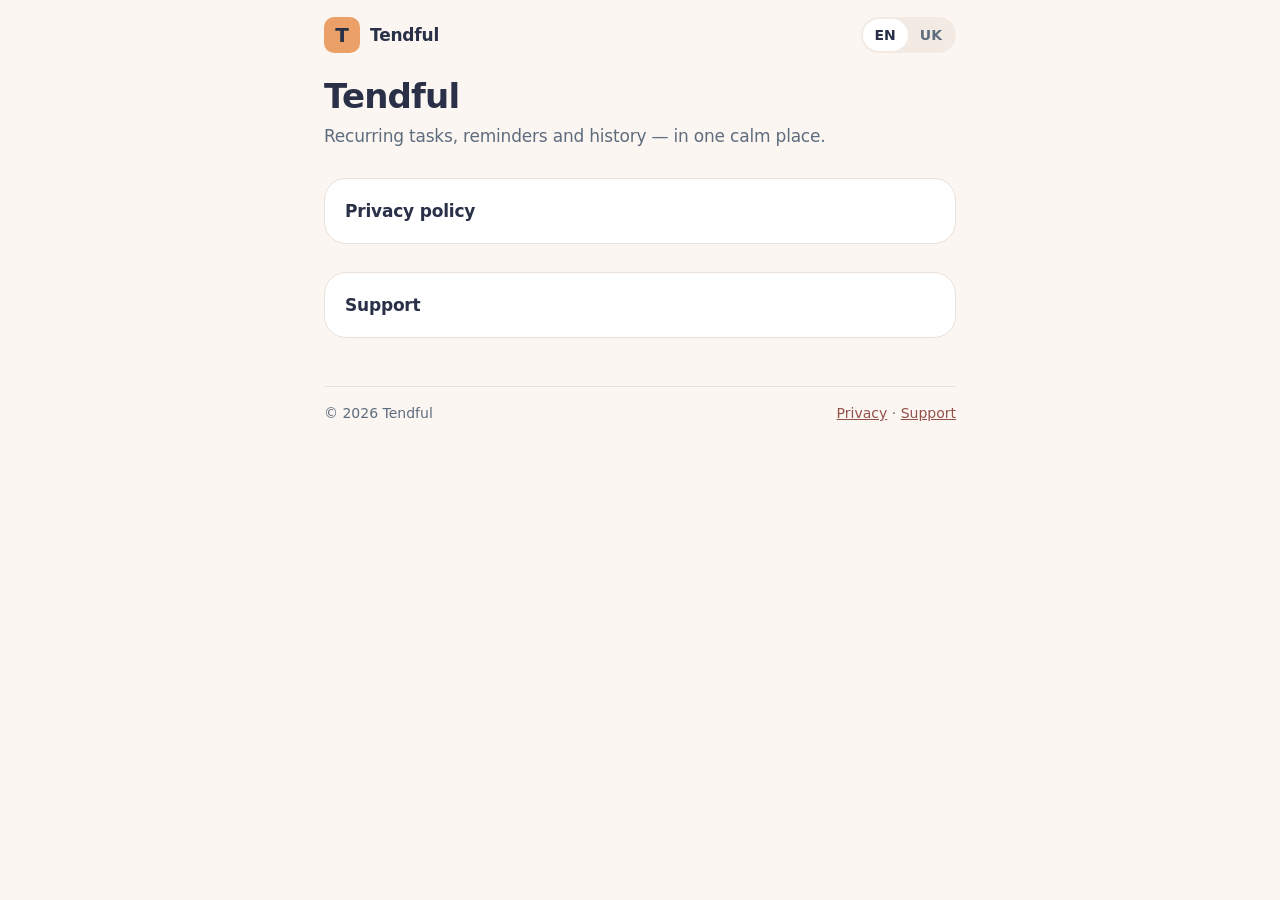
==== index.html @ 95c6c0ff "Add privacy policy and support pages Co-Authored-By: Claude Opus 5.5 <noreply@anthropic.com>" ====
<!doctype html>
<html lang="en" data-title-en="Tendful" data-title-uk="Tendful" data-desc-en="Tendful: recurring tasks, reminders and history in one calm place." data-desc-uk="Tendful: регулярні справи, нагадування та історія в одному спокійному місці.">
<head>
<meta charset="utf-8">
<meta name="viewport" content="width=device-width, initial-scale=1">
<title>Tendful</title>
<meta name="description" content="Tendful: recurring tasks, reminders and history in one calm place.">
<meta name="color-scheme" content="light dark">
<meta name="theme-color" content="#fbf6f1" media="(prefers-color-scheme: light)">
<meta name="theme-color" content="#1b2031" media="(prefers-color-scheme: dark)">
<link rel="stylesheet" href="styles.css">
<script src="i18n.js"></script>
</head>
<body>
<div class="page">
  <header class="header">
    <a class="brand" href="index.html"><span class="brand-mark" aria-hidden="true">T</span><span>Tendful</span></a>
    <div class="lang-switch js-only" role="group" aria-label="Language / Мова">
      <button type="button" data-set="en" aria-pressed="true">EN</button>
      <button type="button" data-set="uk" aria-pressed="false">UK</button>
    </div>
  </header>
  <main>
    <div data-lang="en" lang="en">
      <div class="intro">
        <h1>Tendful</h1>
        <p class="tagline">Recurring tasks, reminders and history — in one calm place.</p>
      </div>
      <div class="sections">
        <a class="card card-link" href="privacy.html">Privacy policy</a>
        <a class="card card-link" href="support.html">Support</a>
      </div>
    </div>
    <div data-lang="uk" lang="uk">
      <div class="intro">
        <h1>Tendful</h1>
        <p class="tagline">Регулярні справи, нагадування та історія — в одному спокійному місці.</p>
      </div>
      <div class="sections">
        <a class="card card-link" href="privacy.html">Політика конфіденційності</a>
        <a class="card card-link" href="support.html">Підтримка</a>
      </div>
    </div>
  </main>
  <footer class="footer">
    <span>© 2026 Tendful</span>
    <span><a href="privacy.html"><span data-lang="en">Privacy</span><span data-lang="uk">Конфіденційність</span></a> · <a href="support.html"><span data-lang="en">Support</span><span data-lang="uk">Підтримка</span></a></span>
  </footer>
</div>
</body>
</html>
---- styles.css ----
:root{--background:#fbf6f1;--surface:#ffffff;--surface-muted:#f3ebe3;--text:#293047;--text-secondary:#5e6c7e;--hairline:#e9e1d9;--primary:#eaa066;--on-primary:#293047;--primary-tint:#fbe3ce;--link:#94504b;color-scheme:light dark}
@media (prefers-color-scheme:dark){:root{--background:#1b2031;--surface:#262c42;--surface-muted:#30374f;--text:#f3ede7;--text-secondary:#a9b2c1;--hairline:#343b51;--primary:#eaa066;--on-primary:#293047;--primary-tint:#513f38;--link:#e7ada8}}
*{box-sizing:border-box}
html{-webkit-text-size-adjust:100%}
body{margin:0;background:var(--background);color:var(--text);font-family:-apple-system,BlinkMacSystemFont,"SF Pro Text",system-ui,sans-serif;font-size:16px;line-height:24px;letter-spacing:-0.2px}
.page{max-width:680px;margin:0 auto;padding:17px 24px 48px}
@media (max-width:379px){.page{padding-left:16px;padding-right:16px}}
a{color:var(--link);overflow-wrap:anywhere}
a:hover{text-decoration:underline}
a:focus-visible,button:focus-visible{outline:2px solid var(--primary);outline-offset:2px}
.header{display:flex;align-items:center;justify-content:space-between;gap:12px}
.brand{display:flex;align-items:center;gap:10px;color:var(--text);text-decoration:none;font-size:17px;font-weight:600;letter-spacing:-0.2px}
.brand:hover{text-decoration:none}
.brand-mark{width:36px;height:36px;border-radius:10px;background:var(--primary);color:var(--on-primary);display:inline-flex;align-items:center;justify-content:center;font-weight:700;font-size:20px;line-height:1}
.lang-switch{display:inline-flex;padding:2px;background:var(--surface-muted);border-radius:9999px}
.lang-switch button{min-height:32px;min-width:44px;padding:0 12px;border:0;border-radius:9999px;background:transparent;color:var(--text-secondary);font:inherit;font-size:14px;font-weight:600;letter-spacing:0;cursor:pointer}
.lang-switch button[aria-pressed="true"]{background:var(--surface);color:var(--text)}
.intro{margin-top:24px;display:flex;flex-direction:column;gap:8px}
h1{margin:0;font-size:34px;line-height:39px;font-weight:700;letter-spacing:-0.8px;color:var(--text)}
.updated,.tagline{margin:0;font-size:15px;line-height:20px;color:var(--text-secondary);letter-spacing:0}
.tagline{font-size:17px;line-height:24px;letter-spacing:-0.2px}
.sections{margin-top:30px;display:flex;flex-direction:column;gap:28px}
.section{display:flex;flex-direction:column;gap:10px}
h2{margin:0;font-size:20px;line-height:25px;font-weight:700;letter-spacing:-0.25px;color:var(--text)}
p{margin:0;color:var(--text-secondary)}
.card{background:var(--surface);border:1px solid var(--hairline);border-radius:22px;padding:20px;display:flex;flex-direction:column;gap:10px}
.card-link{text-decoration:none;color:var(--text);font-size:17px;font-weight:600}
.card-link:hover{text-decoration:none;border-color:var(--primary)}
.button{display:inline-flex;align-items:center;justify-content:center;min-height:50px;padding:0 24px;border-radius:9999px;background:var(--primary);color:var(--on-primary);font-size:17px;font-weight:600;text-decoration:none;align-self:flex-start;max-width:100%}
.button:hover{text-decoration:none;opacity:.9}
.footer{margin-top:48px;padding-top:16px;border-top:1px solid var(--hairline);display:flex;flex-wrap:wrap;justify-content:space-between;gap:8px 16px;font-size:14px;line-height:20px;color:var(--text-secondary);letter-spacing:0}
.footer a{margin-left:0}
[data-lang="uk"]{display:none}
html.lang-uk [data-lang="uk"]{display:revert}
html.lang-uk [data-lang="en"]{display:none}
html.lang-uk .section[data-lang="uk"],html.lang-uk .intro[data-lang="uk"],html.lang-uk .card[data-lang="uk"]{display:flex}
html.lang-uk .footer span[data-lang="uk"],html.lang-uk .footer a[data-lang="uk"]{display:inline}
.js-only{display:none}
html.js .js-only{display:inline-flex}
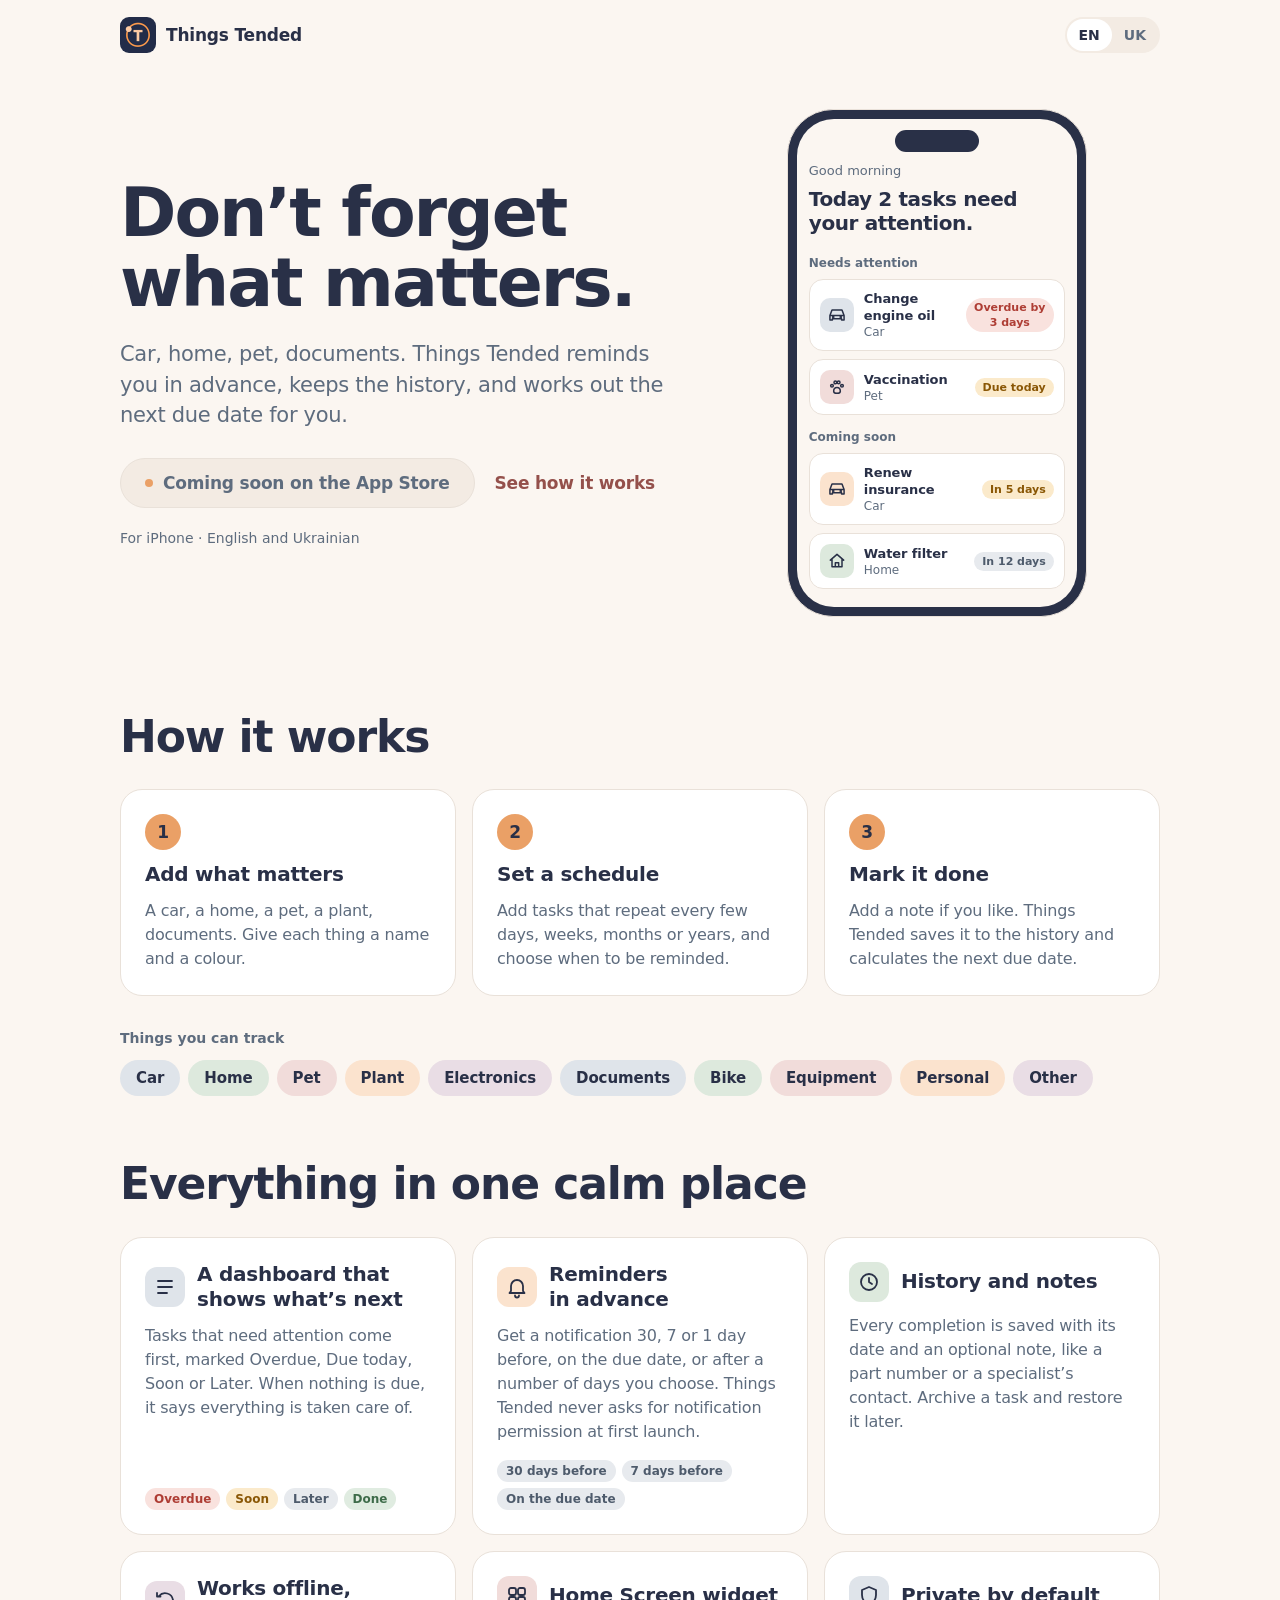
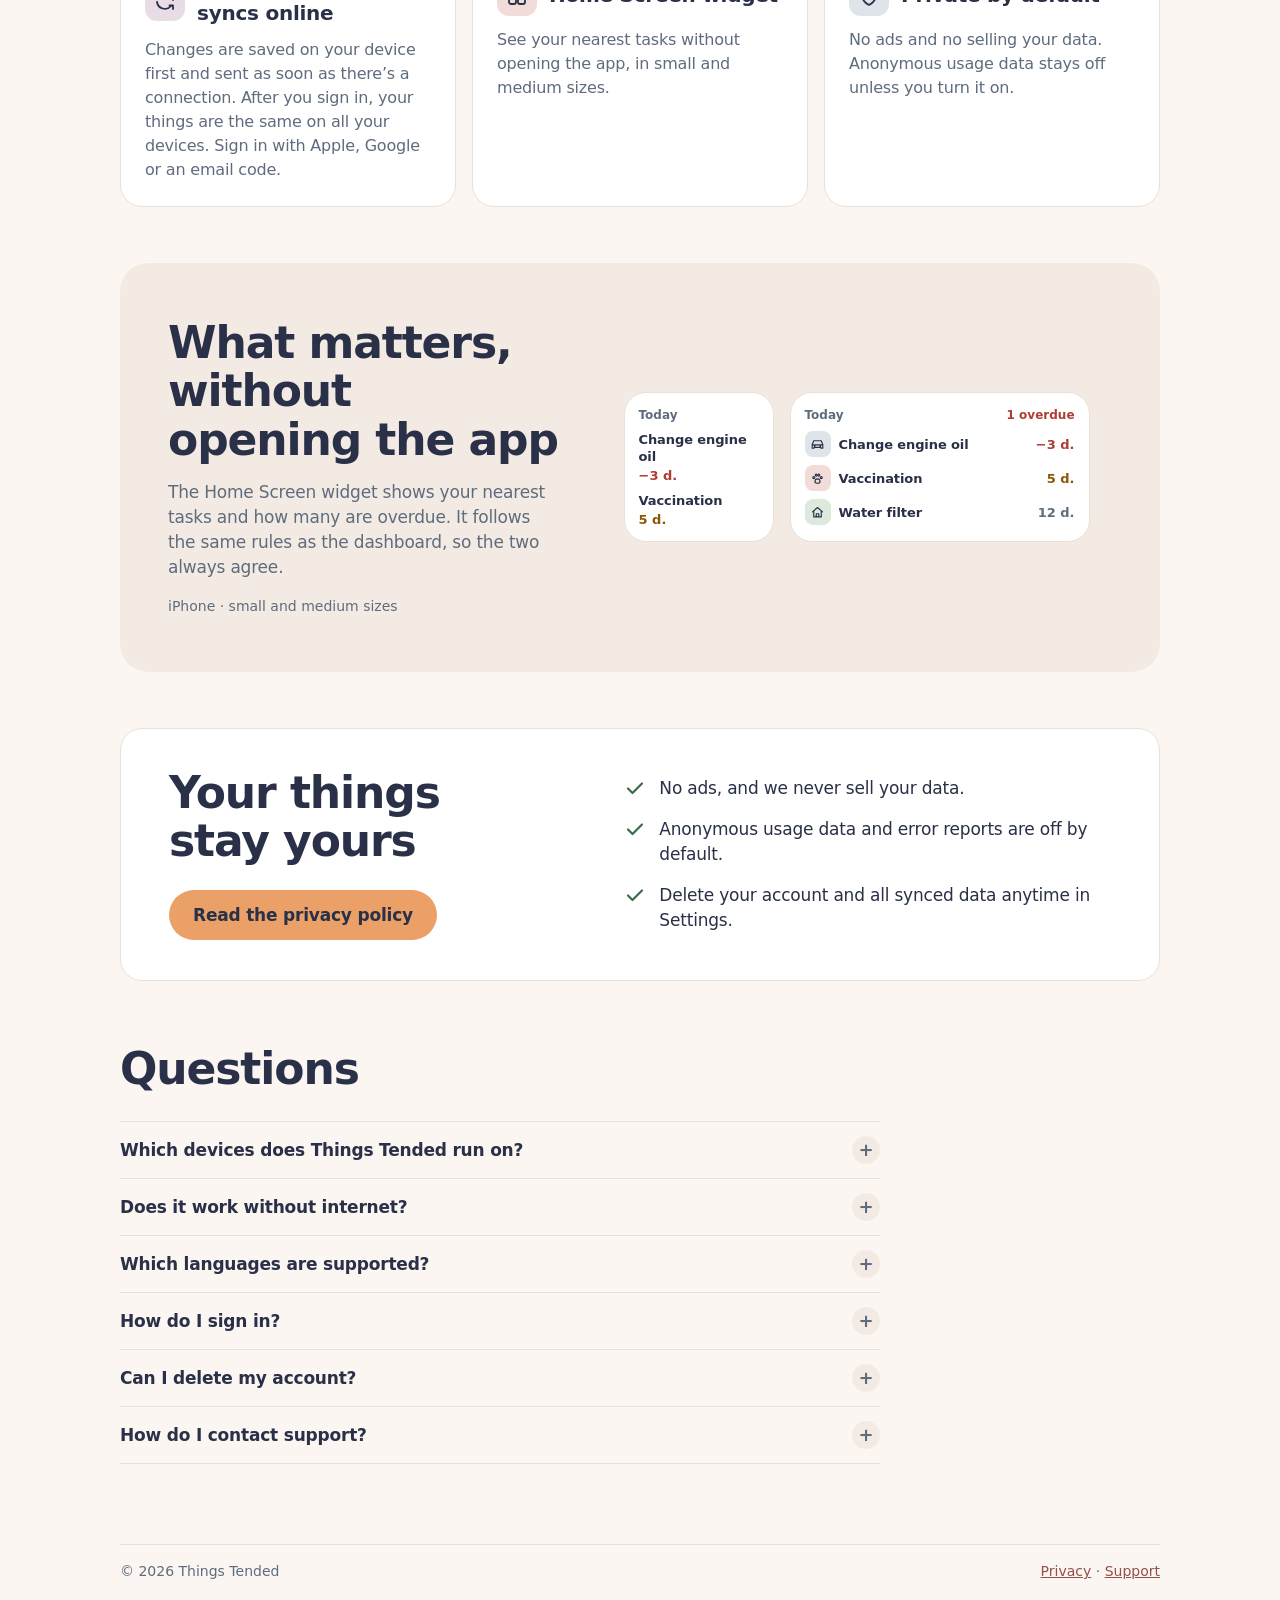
==== commit 46b088d1: "Add landing page, rename to Things Tended, add app icon Co-Authored-By: Claude Opus 5.5 <noreply@ant" ====
--- a/index.html
+++ b/index.html
@@ -1,49 +1,183 @@
 <!doctype html>
-<html lang="en" data-title-en="Tendful" data-title-uk="Tendful" data-desc-en="Tendful: recurring tasks, reminders and history in one calm place." data-desc-uk="Tendful: регулярні справи, нагадування та історія в одному спокійному місці.">
+<html lang="en" data-title-en="Things Tended: don’t forget what matters" data-title-uk="Things Tended: не забувай про важливе" data-desc-en="Things Tended keeps track of what needs looking after: car, home, pets and more. Recurring tasks, reminders, history and a Home Screen widget for iPhone." data-desc-uk="Things Tended стежить за тим, про що треба дбати: авто, дім, улюбленці та інше. Регулярні справи, нагадування, історія й віджет на головному екрані iPhone.">
 <head>
 <meta charset="utf-8">
 <meta name="viewport" content="width=device-width, initial-scale=1">
-<title>Tendful</title>
-<meta name="description" content="Tendful: recurring tasks, reminders and history in one calm place.">
+<title>Things Tended: don’t forget what matters</title>
+  <link rel="icon" type="image/png" sizes="32x32" href="favicon-32.png">
+  <link rel="apple-touch-icon" href="apple-touch-icon.png">
+<meta name="description" content="Things Tended keeps track of what needs looking after: car, home, pets and more. Recurring tasks, reminders, history and a Home Screen widget for iPhone.">
+<meta property="og:type" content="website">
+<meta property="og:title" content="Things Tended: don’t forget what matters">
+<meta property="og:description" content="Recurring tasks, reminders and history for your car, home, pets and more. Coming soon for iPhone.">
 <meta name="color-scheme" content="light dark">
 <meta name="theme-color" content="#fbf6f1" media="(prefers-color-scheme: light)">
 <meta name="theme-color" content="#1b2031" media="(prefers-color-scheme: dark)">
 <link rel="stylesheet" href="styles.css">
+<link rel="stylesheet" href="landing.css">
 <script src="i18n.js"></script>
 </head>
 <body>
-<div class="page">
+<svg width="0" height="0" style="position:absolute" aria-hidden="true" focusable="false">
+  <defs>
+    <symbol id="i-car" viewBox="0 0 24 24"><path d="M3.5 12.5 6 6h12l2.5 6.5M3.5 12.5V18h3v-1.5h11V18h3v-5.5z"/><circle cx="7.5" cy="14.5" r=".7"/><circle cx="16.5" cy="14.5" r=".7"/></symbol>
+    <symbol id="i-home" viewBox="0 0 24 24"><path d="m4 11 8-7 8 7M6 10v9h12v-9M10 19v-5h4v5"/></symbol>
+    <symbol id="i-paw" viewBox="0 0 24 24"><circle cx="6" cy="10.5" r="1.6"/><circle cx="10" cy="6.5" r="1.6"/><circle cx="14" cy="6.5" r="1.6"/><circle cx="18" cy="10.5" r="1.6"/><path d="M8 17c0-3 2-4.5 4-4.5s4 1.5 4 4.5c0 2-2 2.5-4 2.5s-4-.5-4-2.5Z"/></symbol>
+    <symbol id="i-drop" viewBox="0 0 24 24"><path d="M12 4c3.5 4 6 7 6 10a6 6 0 0 1-12 0c0-3 2.5-6 6-10Z"/></symbol>
+    <symbol id="i-list" viewBox="0 0 24 24"><path d="M5 6h14M5 12h14M5 18h9"/></symbol>
+    <symbol id="i-bell" viewBox="0 0 24 24"><path d="M6 16v-5a6 6 0 0 1 12 0v5l1.5 2h-15L6 16ZM10 20.5a2 2 0 0 0 4 0"/></symbol>
+    <symbol id="i-clock" viewBox="0 0 24 24"><circle cx="12" cy="12" r="8"/><path d="M12 8v4l3 2"/></symbol>
+    <symbol id="i-sync" viewBox="0 0 24 24"><path d="M20 11a8 8 0 0 0-14-4M4 4v3.5h3.5M4 13a8 8 0 0 0 14 4M20 20v-3.5h-3.5"/></symbol>
+    <symbol id="i-widget" viewBox="0 0 24 24"><rect x="4" y="4" width="7" height="7" rx="2"/><rect x="13" y="4" width="7" height="7" rx="2"/><rect x="4" y="13" width="7" height="7" rx="2"/><rect x="13" y="13" width="7" height="7" rx="2"/></symbol>
+    <symbol id="i-shield" viewBox="0 0 24 24"><path d="m12 3 7 3v5c0 5-3 8-7 10-4-2-7-5-7-10V6l7-3Z"/></symbol>
+    <symbol id="i-check" viewBox="0 0 24 24"><path d="m5 12.5 4.5 4.5L19 7.5"/></symbol>
+  </defs>
+</svg>
+
+<a class="skip" href="#main"><span data-lang="en" lang="en">Skip to content</span><span data-lang="uk" lang="uk">До вмісту</span></a>
+<div class="page wide">
   <header class="header">
-    <a class="brand" href="index.html"><span class="brand-mark" aria-hidden="true">T</span><span>Tendful</span></a>
+    <a class="brand" href="index.html"><img class="brand-mark" src="icon-72.png" width="36" height="36" alt=""><span>Things Tended</span></a>
     <div class="lang-switch js-only" role="group" aria-label="Language / Мова">
       <button type="button" data-set="en" aria-pressed="true">EN</button>
       <button type="button" data-set="uk" aria-pressed="false">UK</button>
     </div>
   </header>
-  <main>
-    <div data-lang="en" lang="en">
-      <div class="intro">
-        <h1>Tendful</h1>
-        <p class="tagline">Recurring tasks, reminders and history — in one calm place.</p>
+
+  <main id="main">
+    <!-- HERO -->
+    <section class="hero" aria-labelledby="hero-title">
+      <div class="hero-copy">
+        <h1 id="hero-title"><span data-lang="en" lang="en">Don’t forget what matters.</span><span data-lang="uk" lang="uk">Не забувай про те, що має значення.</span></h1>
+        <p class="lead"><span data-lang="en" lang="en">Car, home, pet, documents. Things Tended reminds you in advance, keeps the history, and works out the next due date for you.</span><span data-lang="uk" lang="uk">Авто, дім, улюбленець, документи. Things Tended нагадає завчасно, збереже історію й сам розрахує наступний термін.</span></p>
+        <div class="cta">
+          <!-- APP_STORE_URL: no App Store link yet. When it exists, replace this <span> with
+               <a class="button" href="APP_STORE_URL">Download on the App Store</a> and update the text in both languages. -->
+          <span class="badge-soon"><span class="dot" aria-hidden="true"></span><span data-lang="en" lang="en">Coming soon on the App Store</span><span data-lang="uk" lang="uk">Незабаром в App Store</span></span>
+          <a class="button-quiet" href="#how"><span data-lang="en" lang="en">See how it works</span><span data-lang="uk" lang="uk">Як це працює</span></a>
+        </div>
+        <p class="hero-note"><span data-lang="en" lang="en">For iPhone · English and Ukrainian</span><span data-lang="uk" lang="uk">Для iPhone · українська та англійська</span></p>
       </div>
-      <div class="sections">
-        <a class="card card-link" href="privacy.html">Privacy policy</a>
-        <a class="card card-link" href="support.html">Support</a>
+
+      <div class="hero-visual" aria-hidden="true">
+        <div class="phone">
+          <div class="phone-screen">
+            <span class="island"></span>
+            <div class="scr">
+              <p class="scr-greet"><span data-lang="en" lang="en">Good morning</span><span data-lang="uk" lang="uk">Доброго ранку</span></p>
+              <p class="scr-sum"><span data-lang="en" lang="en">Today 2 tasks need your attention.</span><span data-lang="uk" lang="uk">Сьогодні 2 завдання потребують уваги.</span></p>
+              <p class="scr-sec"><span data-lang="en" lang="en">Needs attention</span><span data-lang="uk" lang="uk">Потребує уваги</span></p>
+              <div class="tcard"><span class="tile t-slate"><svg><use href="#i-car"/></svg></span><span class="tbody"><span class="ttitle"><span data-lang="en" lang="en">Change engine oil</span><span data-lang="uk" lang="uk">Замінити моторну оливу</span></span><span class="tmeta"><span data-lang="en" lang="en">Car</span><span data-lang="uk" lang="uk">Авто</span></span></span><span class="pill p-overdue"><span data-lang="en" lang="en">Overdue by 3 days</span><span data-lang="uk" lang="uk">Прострочено на 3 дні</span></span></div>
+              <div class="tcard"><span class="tile t-rose"><svg><use href="#i-paw"/></svg></span><span class="tbody"><span class="ttitle"><span data-lang="en" lang="en">Vaccination</span><span data-lang="uk" lang="uk">Вакцинація</span></span><span class="tmeta"><span data-lang="en" lang="en">Pet</span><span data-lang="uk" lang="uk">Улюбленець</span></span></span><span class="pill p-soon"><span data-lang="en" lang="en">Due today</span><span data-lang="uk" lang="uk">Сьогодні</span></span></div>
+              <p class="scr-sec"><span data-lang="en" lang="en">Coming soon</span><span data-lang="uk" lang="uk">Незабаром</span></p>
+              <div class="tcard"><span class="tile t-peach"><svg><use href="#i-car"/></svg></span><span class="tbody"><span class="ttitle"><span data-lang="en" lang="en">Renew insurance</span><span data-lang="uk" lang="uk">Продовжити страховку ОСЦПВ</span></span><span class="tmeta"><span data-lang="en" lang="en">Car</span><span data-lang="uk" lang="uk">Авто</span></span></span><span class="pill p-soon"><span data-lang="en" lang="en">In 5 days</span><span data-lang="uk" lang="uk">Через 5 днів</span></span></div>
+              <div class="tcard"><span class="tile t-sage"><svg><use href="#i-home"/></svg></span><span class="tbody"><span class="ttitle"><span data-lang="en" lang="en">Water filter</span><span data-lang="uk" lang="uk">Фільтр води</span></span><span class="tmeta"><span data-lang="en" lang="en">Home</span><span data-lang="uk" lang="uk">Дім</span></span></span><span class="pill p-neutral"><span data-lang="en" lang="en">In 12 days</span><span data-lang="uk" lang="uk">Через 12 днів</span></span></div>
+            </div>
+          </div>
+        </div>
       </div>
-    </div>
-    <div data-lang="uk" lang="uk">
-      <div class="intro">
-        <h1>Tendful</h1>
-        <p class="tagline">Регулярні справи, нагадування та історія — в одному спокійному місці.</p>
+    </section>
+
+    <!-- HOW IT WORKS -->
+    <section class="block" id="how" aria-labelledby="how-title">
+      <h2 id="how-title"><span data-lang="en" lang="en">How it works</span><span data-lang="uk" lang="uk">Як це працює</span></h2>
+      <ol class="steps">
+        <li class="card"><span class="num" aria-hidden="true">1</span><h3><span data-lang="en" lang="en">Add what matters</span><span data-lang="uk" lang="uk">Додай важливе</span></h3><p><span data-lang="en" lang="en">A car, a home, a pet, a plant, documents. Give each thing a name and a colour.</span><span data-lang="uk" lang="uk">Авто, дім, улюбленець, рослина, документи. Дай кожному назву й колір.</span></p></li>
+        <li class="card"><span class="num" aria-hidden="true">2</span><h3><span data-lang="en" lang="en">Set a schedule</span><span data-lang="uk" lang="uk">Налаштуй розклад</span></h3><p><span data-lang="en" lang="en">Add tasks that repeat every few days, weeks, months or years, and choose when to be reminded.</span><span data-lang="uk" lang="uk">Додай справи, що повторюються кожні кілька днів, тижнів, місяців чи років, і вибери, коли нагадувати.</span></p></li>
+        <li class="card"><span class="num" aria-hidden="true">3</span><h3><span data-lang="en" lang="en">Mark it done</span><span data-lang="uk" lang="uk">Познач виконаним</span></h3><p><span data-lang="en" lang="en">Add a note if you like. Things Tended saves it to the history and calculates the next due date.</span><span data-lang="uk" lang="uk">Додай нотатку, якщо хочеш. Things Tended збереже запис в історії й розрахує наступний термін.</span></p></li>
+      </ol>
+      <p class="chips-label" id="types-label"><span data-lang="en" lang="en">Things you can track</span><span data-lang="uk" lang="uk">Що можна відстежувати</span></p>
+      <ul class="chips" aria-labelledby="types-label">
+        <li class="chip t-slate"><span data-lang="en" lang="en">Car</span><span data-lang="uk" lang="uk">Автомобіль</span></li><li class="chip t-sage"><span data-lang="en" lang="en">Home</span><span data-lang="uk" lang="uk">Дім</span></li><li class="chip t-rose"><span data-lang="en" lang="en">Pet</span><span data-lang="uk" lang="uk">Тварина</span></li><li class="chip t-peach"><span data-lang="en" lang="en">Plant</span><span data-lang="uk" lang="uk">Рослина</span></li><li class="chip t-plum"><span data-lang="en" lang="en">Electronics</span><span data-lang="uk" lang="uk">Електроніка</span></li><li class="chip t-slate"><span data-lang="en" lang="en">Documents</span><span data-lang="uk" lang="uk">Документи</span></li><li class="chip t-sage"><span data-lang="en" lang="en">Bike</span><span data-lang="uk" lang="uk">Велосипед</span></li><li class="chip t-rose"><span data-lang="en" lang="en">Equipment</span><span data-lang="uk" lang="uk">Обладнання</span></li><li class="chip t-peach"><span data-lang="en" lang="en">Personal</span><span data-lang="uk" lang="uk">Особисте</span></li><li class="chip t-plum"><span data-lang="en" lang="en">Other</span><span data-lang="uk" lang="uk">Інше</span></li>
+      </ul>
+    </section>
+
+    <!-- FEATURES -->
+    <section class="block" aria-labelledby="feat-title">
+      <h2 id="feat-title"><span data-lang="en" lang="en">Everything in one calm place</span><span data-lang="uk" lang="uk">Усе в одному спокійному місці</span></h2>
+      <div class="grid">
+        <article class="card feat">
+          <div class="fhead"><span class="ficon t-slate"><svg><use href="#i-list"/></svg></span><h3><span data-lang="en" lang="en">A dashboard that shows what’s next</span><span data-lang="uk" lang="uk">Дашборд, що підказує, що далі</span></h3></div>
+          <p><span data-lang="en" lang="en">Tasks that need attention come first, marked Overdue, Due today, Soon or Later. When nothing is due, it says everything is taken care of.</span><span data-lang="uk" lang="uk">Спершу те, що потребує уваги: Прострочено, Сьогодні, Скоро чи Пізніше. А коли нічого не горить, застосунок скаже, що все під контролем.</span></p>
+          <p class="mini" aria-hidden="true"><span class="pill p-overdue"><span data-lang="en" lang="en">Overdue</span><span data-lang="uk" lang="uk">Прострочено</span></span><span class="pill p-soon"><span data-lang="en" lang="en">Soon</span><span data-lang="uk" lang="uk">Скоро</span></span><span class="pill p-neutral"><span data-lang="en" lang="en">Later</span><span data-lang="uk" lang="uk">Пізніше</span></span><span class="pill p-done"><span data-lang="en" lang="en">Done</span><span data-lang="uk" lang="uk">Виконано</span></span></p>
+        </article>
+        <article class="card feat">
+          <div class="fhead"><span class="ficon t-peach"><svg><use href="#i-bell"/></svg></span><h3><span data-lang="en" lang="en">Reminders in advance</span><span data-lang="uk" lang="uk">Нагадування завчасно</span></h3></div>
+          <p><span data-lang="en" lang="en">Get a notification 30, 7 or 1 day before, on the due date, or after a number of days you choose. Things Tended never asks for notification permission at first launch.</span><span data-lang="uk" lang="uk">Отримуй сповіщення за 30, 7 чи 1 день, у день події або за власну кількість днів. Дозволу на сповіщення Things Tended не просить при першому запуску.</span></p>
+          <p class="mini" aria-hidden="true"><span class="pill p-neutral"><span data-lang="en" lang="en">30 days before</span><span data-lang="uk" lang="uk">За 30 днів</span></span><span class="pill p-neutral"><span data-lang="en" lang="en">7 days before</span><span data-lang="uk" lang="uk">За 7 днів</span></span><span class="pill p-neutral"><span data-lang="en" lang="en">On the due date</span><span data-lang="uk" lang="uk">У день події</span></span></p>
+        </article>
+        <article class="card feat">
+          <div class="fhead"><span class="ficon t-sage"><svg><use href="#i-clock"/></svg></span><h3><span data-lang="en" lang="en">History and notes</span><span data-lang="uk" lang="uk">Історія та нотатки</span></h3></div>
+          <p><span data-lang="en" lang="en">Every completion is saved with its date and an optional note, like a part number or a specialist’s contact. Archive a task and restore it later.</span><span data-lang="uk" lang="uk">Кожне виконання зберігається з датою та нотаткою за бажанням: наприклад, номер запчастини чи контакт майстра. Завдання можна заархівувати й повернути пізніше.</span></p>
+        </article>
+        <article class="card feat">
+          <div class="fhead"><span class="ficon t-plum"><svg><use href="#i-sync"/></svg></span><h3><span data-lang="en" lang="en">Works offline, syncs online</span><span data-lang="uk" lang="uk">Працює офлайн, синхронізується онлайн</span></h3></div>
+          <p><span data-lang="en" lang="en">Changes are saved on your device first and sent as soon as there’s a connection. After you sign in, your things are the same on all your devices. Sign in with Apple, Google or an email code.</span><span data-lang="uk" lang="uk">Зміни спершу зберігаються на пристрої й надсилаються, щойно з’являється з’єднання. Після входу твої дані однакові на всіх пристроях. Увійти можна через Apple, Google або код з електронної пошти.</span></p>
+        </article>
+        <article class="card feat">
+          <div class="fhead"><span class="ficon t-rose"><svg><use href="#i-widget"/></svg></span><h3><span data-lang="en" lang="en">Home Screen widget</span><span data-lang="uk" lang="uk">Віджет на головному екрані</span></h3></div>
+          <p><span data-lang="en" lang="en">See your nearest tasks without opening the app, in small and medium sizes.</span><span data-lang="uk" lang="uk">Найближчі справи без відкриття застосунку, у малому та середньому розмірах.</span></p>
+        </article>
+        <article class="card feat">
+          <div class="fhead"><span class="ficon t-slate"><svg><use href="#i-shield"/></svg></span><h3><span data-lang="en" lang="en">Private by default</span><span data-lang="uk" lang="uk">Приватність за замовчуванням</span></h3></div>
+          <p><span data-lang="en" lang="en">No ads and no selling your data. Anonymous usage data stays off unless you turn it on.</span><span data-lang="uk" lang="uk">Жодної реклами й продажу даних. Анонімна статистика вимкнена, поки ти її не ввімкнеш.</span></p>
+        </article>
       </div>
-      <div class="sections">
-        <a class="card card-link" href="privacy.html">Політика конфіденційності</a>
-        <a class="card card-link" href="support.html">Підтримка</a>
+    </section>
+
+    <!-- WIDGET -->
+    <section class="block widget-sec" aria-labelledby="widget-title">
+      <div class="widget-copy">
+        <h2 id="widget-title"><span data-lang="en" lang="en">What matters, without opening the app</span><span data-lang="uk" lang="uk">Важливе — без відкриття застосунку</span></h2>
+        <p><span data-lang="en" lang="en">The Home Screen widget shows your nearest tasks and how many are overdue. It follows the same rules as the dashboard, so the two always agree.</span><span data-lang="uk" lang="uk">Віджет на головному екрані показує найближчі справи й кількість прострочених. Він працює за тими самими правилами, що й дашборд, тож вони завжди збігаються.</span></p>
+        <p class="small"><span data-lang="en" lang="en">iPhone · small and medium sizes</span><span data-lang="uk" lang="uk">iPhone · малий і середній розміри</span></p>
       </div>
-    </div>
+      <div class="widget-stage" aria-hidden="true">
+        <div class="wgt wgt-s">
+          <p class="w-head"><span data-lang="en" lang="en">Today</span><span data-lang="uk" lang="uk">Сьогодні</span></p>
+          <p class="w-row"><span class="w-name"><span data-lang="en" lang="en">Change engine oil</span><span data-lang="uk" lang="uk">Замінити моторну оливу</span></span><span class="w-due c-overdue"><span data-lang="en" lang="en">−3 d.</span><span data-lang="uk" lang="uk">−3 дн.</span></span></p>
+          <p class="w-row"><span class="w-name"><span data-lang="en" lang="en">Vaccination</span><span data-lang="uk" lang="uk">Вакцинація</span></span><span class="w-due c-soon"><span data-lang="en" lang="en">5 d.</span><span data-lang="uk" lang="uk">5 дн.</span></span></p>
+        </div>
+        <div class="wgt wgt-m">
+          <p class="w-head"><span><span data-lang="en" lang="en">Today</span><span data-lang="uk" lang="uk">Сьогодні</span></span><span class="w-count c-overdue"><span data-lang="en" lang="en">1 overdue</span><span data-lang="uk" lang="uk">1 прострочена</span></span></p>
+          <p class="w-row"><span class="tile t-slate"><svg><use href="#i-car"/></svg></span><span class="w-name"><span data-lang="en" lang="en">Change engine oil</span><span data-lang="uk" lang="uk">Замінити моторну оливу</span></span><span class="w-due c-overdue"><span data-lang="en" lang="en">−3 d.</span><span data-lang="uk" lang="uk">−3 дн.</span></span></p>
+          <p class="w-row"><span class="tile t-rose"><svg><use href="#i-paw"/></svg></span><span class="w-name"><span data-lang="en" lang="en">Vaccination</span><span data-lang="uk" lang="uk">Вакцинація</span></span><span class="w-due c-soon"><span data-lang="en" lang="en">5 d.</span><span data-lang="uk" lang="uk">5 дн.</span></span></p>
+          <p class="w-row"><span class="tile t-sage"><svg><use href="#i-home"/></svg></span><span class="w-name"><span data-lang="en" lang="en">Water filter</span><span data-lang="uk" lang="uk">Фільтр води</span></span><span class="w-due"><span data-lang="en" lang="en">12 d.</span><span data-lang="uk" lang="uk">12 дн.</span></span></p>
+        </div>
+      </div>
+    </section>
+
+    <!-- PRIVACY -->
+    <section class="block" aria-labelledby="priv-title">
+      <div class="card priv">
+        <div>
+          <h2 id="priv-title"><span data-lang="en" lang="en">Your things stay yours</span><span data-lang="uk" lang="uk">Твої речі залишаються твоїми</span></h2>
+          <a class="button" href="privacy.html"><span data-lang="en" lang="en">Read the privacy policy</span><span data-lang="uk" lang="uk">Політика конфіденційності</span></a>
+        </div>
+        <ul class="checks">
+          <li><svg aria-hidden="true"><use href="#i-check"/></svg><span><span data-lang="en" lang="en">No ads, and we never sell your data.</span><span data-lang="uk" lang="uk">Жодної реклами, і ми ніколи не продаємо твої дані.</span></span></li>
+          <li><svg aria-hidden="true"><use href="#i-check"/></svg><span><span data-lang="en" lang="en">Anonymous usage data and error reports are off by default.</span><span data-lang="uk" lang="uk">Анонімна статистика й звіти про помилки вимкнені за замовчуванням.</span></span></li>
+          <li><svg aria-hidden="true"><use href="#i-check"/></svg><span><span data-lang="en" lang="en">Delete your account and all synced data anytime in Settings.</span><span data-lang="uk" lang="uk">Видалити обліковий запис і всі синхронізовані дані можна будь-коли в Налаштуваннях.</span></span></li>
+        </ul>
+      </div>
+    </section>
+
+    <!-- FAQ -->
+    <section class="block faq" aria-labelledby="faq-title">
+      <h2 id="faq-title"><span data-lang="en" lang="en">Questions</span><span data-lang="uk" lang="uk">Питання й відповіді</span></h2>
+      <div class="faq-list">
+        <details><summary><span data-lang="en" lang="en">Which devices does Things Tended run on?</span><span data-lang="uk" lang="uk">На яких пристроях працює Things Tended?</span></summary><p><span data-lang="en" lang="en">Things Tended is made for iPhone and is coming soon to the App Store.</span><span data-lang="uk" lang="uk">Things Tended створено для iPhone, і незабаром він з’явиться в App Store.</span></p></details>
+        <details><summary><span data-lang="en" lang="en">Does it work without internet?</span><span data-lang="uk" lang="uk">Чи працює без інтернету?</span></summary><p><span data-lang="en" lang="en">Yes. Changes are saved on your device and synced when you’re back online. Signing in needs a connection.</span><span data-lang="uk" lang="uk">Так. Зміни зберігаються на пристрої й синхронізуються, коли з’єднання повернеться. Для входу інтернет потрібен.</span></p></details>
+        <details><summary><span data-lang="en" lang="en">Which languages are supported?</span><span data-lang="uk" lang="uk">Які мови підтримуються?</span></summary><p><span data-lang="en" lang="en">English and Ukrainian. The app follows your device language.</span><span data-lang="uk" lang="uk">Англійська та українська. Застосунок обирає мову за налаштуваннями пристрою.</span></p></details>
+        <details><summary><span data-lang="en" lang="en">How do I sign in?</span><span data-lang="uk" lang="uk">Як увійти?</span></summary><p><span data-lang="en" lang="en">With Apple, Google, or a 6-digit code sent to your email. If you don’t have an account yet, one is created automatically.</span><span data-lang="uk" lang="uk">Через Apple, Google або 6-значний код, який надійде на пошту. Якщо акаунта ще немає, його буде створено автоматично.</span></p></details>
+        <details><summary><span data-lang="en" lang="en">Can I delete my account?</span><span data-lang="uk" lang="uk">Чи можна видалити обліковий запис?</span></summary><p><span data-lang="en" lang="en">Yes, anytime in Settings → Delete account. Your account, things, tasks and history are permanently removed.</span><span data-lang="uk" lang="uk">Так, будь-коли в Налаштування → Видалити обліковий запис. Обліковий запис, об’єкти, завдання та історію буде остаточно видалено.</span></p></details>
+        <details><summary><span data-lang="en" lang="en">How do I contact support?</span><span data-lang="uk" lang="uk">Як зв’язатися з підтримкою?</span></summary><p><span data-lang="en" lang="en">Write to</span><span data-lang="uk" lang="uk">Напиши на</span> <a href="mailto:support@tendful.ppv.codes">support@tendful.ppv.codes</a>. <span data-lang="en" lang="en">We usually reply within a couple of days.</span><span data-lang="uk" lang="uk">Зазвичай відповідаємо протягом кількох днів.</span> <a href="support.html"><span data-lang="en" lang="en">Support page</span><span data-lang="uk" lang="uk">Сторінка підтримки</span></a></p></details>
+      </div>
+    </section>
   </main>
+
   <footer class="footer">
-    <span>© 2026 Tendful</span>
+    <span>© 2026 Things Tended</span>
     <span><a href="privacy.html"><span data-lang="en">Privacy</span><span data-lang="uk">Конфіденційність</span></a> · <a href="support.html"><span data-lang="en">Support</span><span data-lang="uk">Підтримка</span></a></span>
   </footer>
 </div>
--- a/styles.css
+++ b/styles.css
@@ -11,7 +11,7 @@
 .header{display:flex;align-items:center;justify-content:space-between;gap:12px}
 .brand{display:flex;align-items:center;gap:10px;color:var(--text);text-decoration:none;font-size:17px;font-weight:600;letter-spacing:-0.2px}
 .brand:hover{text-decoration:none}
-.brand-mark{width:36px;height:36px;border-radius:10px;background:var(--primary);color:var(--on-primary);display:inline-flex;align-items:center;justify-content:center;font-weight:700;font-size:20px;line-height:1}
+.brand-mark{width:36px;height:36px;border-radius:9px;display:block;flex:none}
 .lang-switch{display:inline-flex;padding:2px;background:var(--surface-muted);border-radius:9999px}
 .lang-switch button{min-height:32px;min-width:44px;padding:0 12px;border:0;border-radius:9999px;background:transparent;color:var(--text-secondary);font:inherit;font-size:14px;font-weight:600;letter-spacing:0;cursor:pointer}
 .lang-switch button[aria-pressed="true"]{background:var(--surface);color:var(--text)}
--- a/landing.css
+++ b/landing.css
@@ -0,0 +1,126 @@
+/* Landing-only styles. Loaded after styles.css; privacy/support do not use this file. */
+:root{--hero:#293047;--overdue:#ae3d34;--overdue-bg:#f9e2de;--soon:#8a5705;--soon-bg:#fbeacb;--done:#3d6b49;--done-bg:#e0ece1;--neutral:#4e5b6c;--neutral-bg:#e7eaee;--e-slate:#dfe4ea;--e-sage:#dde9dd;--e-peach:#fbe3ce;--e-plum:#e9dde5;--e-rose:#f1dcda}
+@media (prefers-color-scheme:dark){:root{--hero:#10131c;--overdue:#f19a8f;--overdue-bg:rgba(225,110,95,.16);--soon:#f0c27c;--soon-bg:rgba(234,170,80,.15);--done:#9fcba8;--done-bg:rgba(110,160,120,.18);--neutral:#b9c3d1;--neutral-bg:rgba(94,108,126,.3);--e-slate:rgba(94,108,126,.42);--e-sage:rgba(110,150,115,.28);--e-peach:rgba(234,160,102,.24);--e-plum:rgba(98,68,90,.7);--e-rose:rgba(172,105,101,.34)}}
+html{scroll-behavior:smooth}
+@media (prefers-reduced-motion:reduce){html{scroll-behavior:auto}}
+.page.wide{max-width:1120px}
+@media (min-width:900px){.page.wide{padding-left:40px;padding-right:40px}}
+.skip{position:absolute;left:16px;top:-80px;z-index:10;background:var(--primary);color:var(--on-primary);padding:10px 16px;border-radius:9999px;font-weight:600;text-decoration:none}
+.skip:focus{top:8px}
+svg{display:block}
+h2,h3{text-wrap:balance}
+
+/* hero */
+.hero{display:grid;grid-template-columns:minmax(0,1.1fr) minmax(0,.9fr);gap:48px;align-items:center;padding:56px 0 40px}
+.hero-copy{display:flex;flex-direction:column;gap:20px}
+.hero h1{font-size:clamp(38px,6.4vw,68px);line-height:1.04;letter-spacing:-0.03em;text-wrap:balance}
+.lead{font-size:clamp(18px,2.2vw,21px);line-height:1.45;letter-spacing:-0.3px;max-width:34em}
+.cta{display:flex;flex-wrap:wrap;align-items:center;gap:12px 20px;margin-top:8px}
+.badge-soon{display:inline-flex;align-items:center;gap:10px;min-height:50px;padding:0 24px;border-radius:9999px;background:var(--surface-muted);border:1px solid var(--hairline);color:var(--text-secondary);font-size:17px;font-weight:600;cursor:default;max-width:100%}
+.badge-soon .dot{width:8px;height:8px;border-radius:50%;background:var(--primary);flex:none}
+.button-quiet{display:inline-flex;align-items:center;min-height:44px;font-size:17px;font-weight:600;color:var(--link);text-decoration:none}
+.button-quiet:hover{text-decoration:underline}
+.hero-note{font-size:14px;line-height:20px;letter-spacing:0}
+.hero-visual{display:flex;justify-content:center}
+
+/* phone mock */
+.phone{width:100%;max-width:300px;padding:9px;border-radius:46px;background:var(--hero);border:1px solid var(--hairline)}
+.phone-screen{position:relative;border-radius:37px;background:var(--background);overflow:hidden;padding:44px 12px 18px}
+.island{position:absolute;top:11px;left:50%;transform:translateX(-50%);width:84px;height:22px;border-radius:9999px;background:var(--hero)}
+.scr{display:flex;flex-direction:column;gap:8px}
+.scr p{margin:0}
+.scr-greet{font-size:13px;line-height:16px;color:var(--text-secondary);letter-spacing:0}
+.scr-sum{font-size:20px;line-height:24px;font-weight:700;letter-spacing:-0.4px;color:var(--text);margin-bottom:6px!important}
+.scr-sec{font-size:12px;line-height:16px;font-weight:700;color:var(--text-secondary);letter-spacing:0;margin-top:6px!important}
+.tcard{display:flex;align-items:center;gap:10px;padding:10px;background:var(--surface);border:1px solid var(--hairline);border-radius:14px}
+.tile{width:34px;height:34px;border-radius:10px;display:inline-flex;align-items:center;justify-content:center;flex:none;color:var(--text)}
+.tile svg,.ficon svg{width:20px;height:20px;fill:none;stroke:currentColor;stroke-width:1.8;stroke-linecap:round;stroke-linejoin:round}
+.tbody{display:flex;flex-direction:column;min-width:0;flex:1}
+.ttitle{font-size:13px;line-height:17px;font-weight:600;color:var(--text);letter-spacing:-0.1px}
+.tmeta{font-size:12px;line-height:16px;color:var(--text-secondary);letter-spacing:0}
+.tcard .pill{max-width:88px;text-align:center;font-size:11px;line-height:15px;padding:2px 8px}
+.pill{display:inline-block;padding:3px 9px;border-radius:9999px;font-size:12px;line-height:16px;font-weight:600;letter-spacing:0}
+.p-overdue{color:var(--overdue);background:var(--overdue-bg)}
+.p-soon{color:var(--soon);background:var(--soon-bg)}
+.p-done{color:var(--done);background:var(--done-bg)}
+.p-neutral{color:var(--neutral);background:var(--neutral-bg)}
+.t-slate{background:var(--e-slate)}.t-sage{background:var(--e-sage)}.t-peach{background:var(--e-peach)}.t-plum{background:var(--e-plum)}.t-rose{background:var(--e-rose)}
+
+/* sections */
+.block{padding:56px 0 8px}
+.block h2{font-size:clamp(28px,4.4vw,44px);line-height:1.1;letter-spacing:-0.025em;margin-bottom:28px}
+h3{margin:0;font-size:20px;line-height:25px;font-weight:700;letter-spacing:-0.25px;color:var(--text)}
+.card p{font-size:16px;line-height:24px}
+.steps{list-style:none;margin:0;padding:0;display:grid;grid-template-columns:repeat(3,minmax(0,1fr));gap:16px}
+.steps .card{padding:24px;gap:12px}
+.num{width:36px;height:36px;border-radius:50%;background:var(--primary);color:var(--on-primary);display:inline-flex;align-items:center;justify-content:center;font-weight:700;font-size:17px}
+.chips-label{margin-top:32px;font-size:14px;line-height:20px;font-weight:600;letter-spacing:0}
+.chips{list-style:none;margin:12px 0 0;padding:0;display:flex;flex-wrap:wrap;gap:8px}
+.chip{padding:8px 16px;border-radius:9999px;font-size:15px;line-height:20px;font-weight:600;color:var(--text);letter-spacing:-0.1px}
+.grid{display:grid;grid-template-columns:repeat(3,minmax(0,1fr));gap:16px}
+.feat{padding:24px;gap:12px}
+.fhead{display:flex;align-items:center;gap:12px}
+.fhead h3{min-width:0}
+.ficon{flex:none;width:40px;height:40px;border-radius:12px;display:inline-flex;align-items:center;justify-content:center;color:var(--text)}
+.ficon svg{width:24px;height:24px}
+.mini{display:flex;flex-wrap:wrap;gap:6px;margin-top:auto;padding-top:4px}
+
+/* widget */
+.widget-sec{display:grid;grid-template-columns:minmax(0,1fr) minmax(0,1.3fr);gap:40px;align-items:center;margin-top:48px;padding:56px 48px;background:var(--surface-muted);border-radius:28px}
+.widget-copy{display:flex;flex-direction:column;gap:16px}
+.widget-copy h2{margin-bottom:0}
+.widget-copy p{font-size:17px;line-height:25px}
+.widget-copy .small{font-size:14px;line-height:20px;letter-spacing:0}
+.widget-stage{display:flex;flex-wrap:wrap;gap:16px;align-items:flex-start;justify-content:center}
+.wgt{background:var(--surface);border:1px solid var(--hairline);border-radius:22px;padding:14px;display:flex;flex-direction:column;gap:8px}
+.wgt p{margin:0}
+.wgt-s{width:150px;height:150px}
+.wgt-m{width:100%;max-width:300px;min-height:150px}
+.w-head{display:flex;justify-content:space-between;align-items:baseline;gap:8px;font-size:12px;line-height:16px;font-weight:700;color:var(--text-secondary);letter-spacing:0}
+.w-count{font-weight:700}
+.w-row{display:flex;align-items:center;gap:8px;font-size:13px;line-height:17px}
+.w-name{flex:1;min-width:0;font-weight:600;color:var(--text);letter-spacing:-0.1px}
+.wgt-s .w-row{flex-direction:column;align-items:flex-start;gap:2px}
+.wgt-s .w-name{flex:none}
+.w-due{font-weight:700;color:var(--text-secondary);font-variant-numeric:tabular-nums;letter-spacing:0;white-space:nowrap}
+.wgt .tile{width:26px;height:26px;border-radius:8px}
+.wgt .tile svg{width:15px;height:15px}
+.c-overdue{color:var(--overdue)}.c-soon{color:var(--soon)}
+
+/* privacy */
+.priv{display:grid;grid-template-columns:minmax(0,1fr) minmax(0,1.2fr);gap:32px 48px;align-items:center;padding:40px 48px}
+.priv>div{display:flex;flex-direction:column;align-items:flex-start;gap:24px}
+.priv h2{margin:0}
+.checks{list-style:none;margin:0;padding:0;display:flex;flex-direction:column;gap:16px}
+.checks li{display:flex;gap:12px;align-items:flex-start;font-size:17px;line-height:25px;color:var(--text)}
+.checks svg{width:24px;height:24px;flex:none;fill:none;stroke:var(--done);stroke-width:2.2;stroke-linecap:round;stroke-linejoin:round}
+
+/* faq */
+.faq-list{border-top:1px solid var(--hairline);max-width:760px}
+details{border-bottom:1px solid var(--hairline)}
+summary{list-style:none;cursor:pointer;display:flex;justify-content:space-between;align-items:center;gap:16px;min-height:56px;padding:14px 0;font-size:17px;line-height:24px;font-weight:600;color:var(--text)}
+summary::-webkit-details-marker{display:none}
+summary::after{content:"+";flex:none;width:28px;height:28px;border-radius:50%;background:var(--surface-muted);display:inline-flex;align-items:center;justify-content:center;font-size:18px;line-height:1;color:var(--text-secondary)}
+details[open] summary::after{content:"−"}
+summary:focus-visible{outline:2px solid var(--primary);outline-offset:2px;border-radius:8px}
+details p{padding:0 44px 18px 0;font-size:16px;line-height:24px}
+
+.footer{margin-top:72px}
+
+@media (max-width:899px){
+  .hero{grid-template-columns:minmax(0,1fr);gap:40px;padding-top:32px}
+  .grid{grid-template-columns:repeat(2,minmax(0,1fr))}
+  .widget-sec{grid-template-columns:minmax(0,1fr);padding:40px 28px}
+  .priv{grid-template-columns:minmax(0,1fr);padding:32px 28px}
+}
+@media (max-width:759px){
+  .steps{grid-template-columns:minmax(0,1fr)}
+  .grid{grid-template-columns:minmax(0,1fr)}
+  .block{padding-top:44px}
+}
+@media (max-width:480px){
+  .widget-sec{padding:32px 16px;border-radius:22px}
+  .priv{padding:24px 20px}
+  .badge-soon{padding:0 20px;font-size:16px}
+  details p{padding-right:0}
+}
